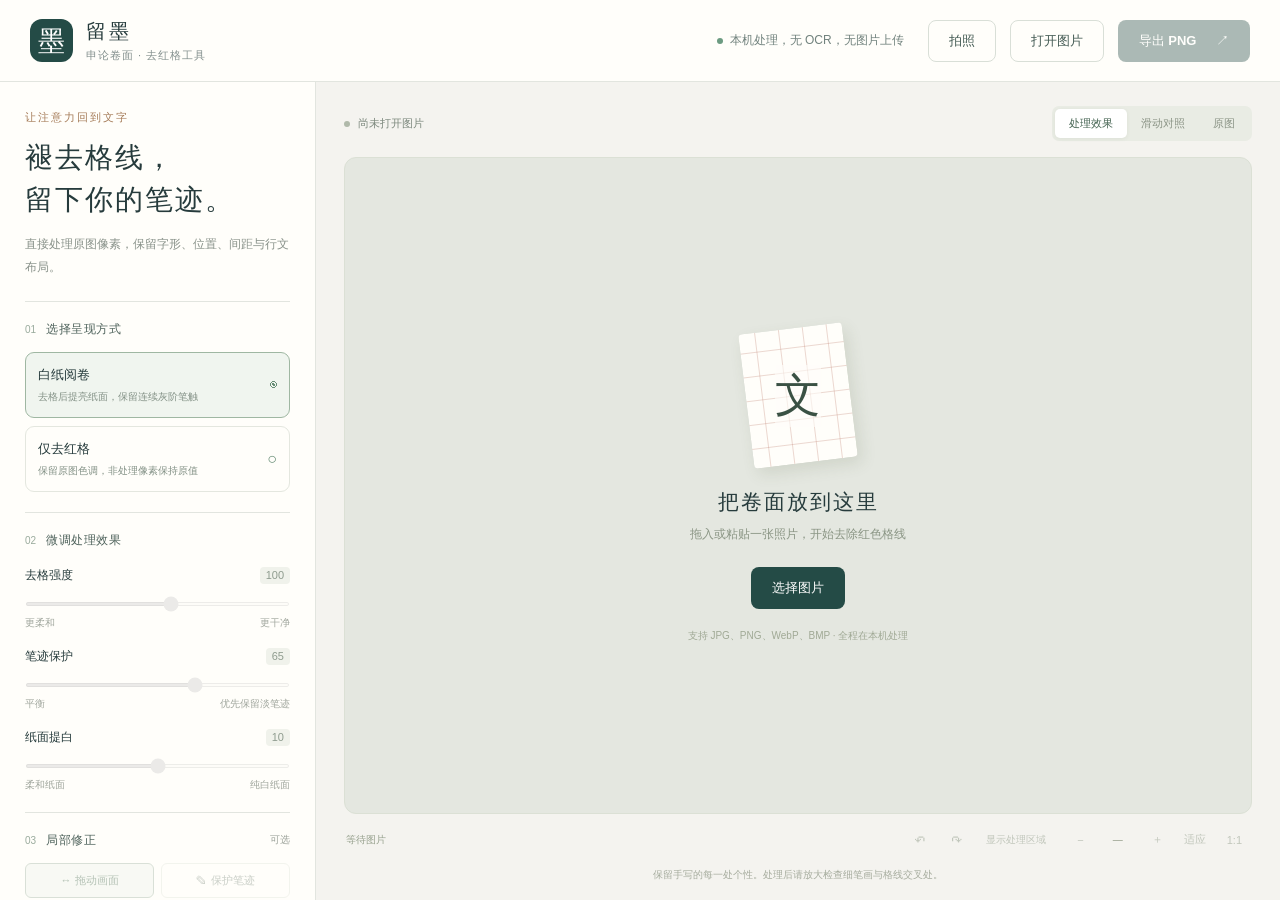
==== index.html @ 0cf4ae46 "Prepare public source and Android release" ====
<!doctype html>
<html lang="zh-CN">
<head>
  <meta charset="utf-8">
  <meta name="viewport" content="width=device-width, initial-scale=1">
  <meta http-equiv="Content-Security-Policy" content="default-src 'self' file: blob: data:; script-src 'self' file:; style-src 'self' file:; img-src 'self' file: blob: data:; worker-src 'self' file: blob:; connect-src 'none'; object-src 'none'; base-uri 'none'">
  <title>留墨 · 申论去红格</title>
  <link rel="stylesheet" href="styles.css">
  <script src="grid-core.js" defer></script>
  <script src="app.js" defer></script>
</head>
<body>
  <header class="topbar">
    <div class="brand"><span class="brand-mark">墨</span><div><strong>留墨</strong><span>申论卷面 · 去红格工具</span></div></div>
    <div class="privacy"><i></i>本机处理，无 OCR，无图片上传</div>
    <button id="cameraTop" class="button secondary" title="使用相机拍摄卷面">拍照</button>
    <button id="openTop" class="button secondary">打开图片</button>
    <button id="export" class="button primary" disabled>导出 PNG <span>↗</span></button>
  </header>
  <main>
    <aside class="sidebar">
      <div class="intro"><p class="eyebrow">让注意力回到文字</p><h1>褪去格线，<br>留下你的笔迹。</h1><p>直接处理原图像素，保留字形、位置、间距与行文布局。</p></div>
      <section>
        <h2>01 <span>选择呈现方式</span></h2>
        <label class="mode-card selected"><input type="radio" name="mode" value="white" checked><span><strong>白纸阅卷</strong><small>去格后提亮纸面，保留连续灰阶笔触</small></span><b>◉</b></label>
        <label class="mode-card"><input type="radio" name="mode" value="original"><span><strong>仅去红格</strong><small>保留原图色调，非处理像素保持原值</small></span><b>○</b></label>
      </section>
      <section class="controls">
        <h2>02 <span>微调处理效果</span></h2>
        <label class="range-label" for="strength">去格强度 <output id="strengthValue">100</output></label><input id="strength" type="range" min="50" max="140" value="100" disabled><div class="range-ends"><span>更柔和</span><span>更干净</span></div>
        <label class="range-label" for="protection">笔迹保护 <output id="protectionValue">65</output></label><input id="protection" type="range" min="0" max="100" value="65" disabled><div class="range-ends"><span>平衡</span><span>优先保留淡笔迹</span></div>
        <div id="whiteControls"><label class="range-label" for="whiten">纸面提白 <output id="whitenValue">10</output></label><input id="whiten" type="range" min="0" max="20" value="10" disabled><div class="range-ends"><span>柔和纸面</span><span>纯白纸面</span></div></div>
      </section>
      <section>
        <h2>03 <span>局部修正</span><em>可选</em></h2>
        <div class="tools"><button id="pan" class="tool active" data-tool="pan" disabled>↔ 拖动画面</button><button id="protect" class="tool" data-tool="protect" disabled>✎ 保护笔迹</button><button id="erase" class="tool" data-tool="erase" disabled>⌫ 清除残线</button><button id="undo" class="tool" disabled>↶ 撤销修正</button></div>
        <div class="brush-row"><label for="brush">笔刷 <output id="brushValue">14 px</output></label><input id="brush" type="range" min="2" max="80" value="14" disabled></div>
        <p class="hint">保护笔迹可恢复局部原图笔画；清除残线会擦去刷过区域，请避开文字。</p>
      </section>
      <details><summary>关于“保留原笔迹”</summary><p>程序没有文字识别、字体替换或生成式重绘。它只分离图像中的印刷格线与深色笔画。白纸模式额外调整纸色和明暗；如需尽量保持原始像素，请用“仅去红格”。</p><p>暗红线与淡笔画完全重叠时，单张照片不能保证无损分离。请放大检查，使用“保护笔迹”恢复有疑问的位置。红色手写内容也可能与格线相近，请手动保护。</p></details>
      <footer>原尺寸导出 · 不裁切、不拉伸、不自动排版</footer>
    </aside>
    <div class="workspace">
      <div class="viewer-top"><div class="file-meta"><span class="file-dot"></span><span id="filename">尚未打开图片</span><small id="dimensions"></small></div><div class="view-tabs"><button data-view="result" class="active">处理效果</button><button data-view="compare">滑动对照</button><button data-view="original">原图</button></div></div>
      <div class="canvas-area" id="stage">
        <div id="empty" class="empty-state"><div class="paper-icon"><span>文</span></div><h2>把卷面放到这里</h2><p>拖入或粘贴一张照片，开始去除红色格线</p><button id="openEmpty" class="button primary">选择图片</button><small>支持 JPG、PNG、WebP、BMP · 全程在本机处理</small></div>
        <canvas id="canvas" hidden aria-label="卷面图片预览"></canvas>
        <div id="compareLabels" class="compare-labels" hidden><span>原图</span><span>去格后</span></div>
        <div id="busy" class="busy" hidden><div class="spinner"></div><strong id="busyLabel">正在处理</strong><progress id="progress" max="100" value="0"></progress><span>不识别文字，只处理图像像素</span></div>
        <div id="dropOverlay" class="drop-overlay" hidden>松开，打开这张卷面</div>
      </div>
      <div id="compareControl" class="compare-control" hidden><span>原图</span><input id="split" type="range" min="0" max="100" value="50" aria-label="原图与效果分界"><span>去格后</span></div>
      <div class="viewer-bottom"><span id="status">等待图片</span><div class="zoom-controls"><button id="rotateLeft" title="向左旋转 90 度" aria-label="向左旋转 90 度" disabled>↶</button><button id="rotateRight" title="向右旋转 90 度" aria-label="向右旋转 90 度" disabled>↷</button><button id="maskToggle" disabled>显示处理区域</button><button id="zoomOut" title="缩小" disabled>−</button><span id="zoomLabel">—</span><button id="zoomIn" title="放大" disabled>＋</button><button id="fit" disabled>适应</button><button id="actual" disabled>1:1</button></div></div>
      <div class="notice">保留手写的每一处个性。处理后请放大检查细笔画与格线交叉处。</div>
    </div>
  </main>
  <input id="fileInput" type="file" accept="image/jpeg,image/png,image/webp,image/bmp" hidden>
  <input id="cameraFile" type="file" accept="image/*" capture="environment" hidden>
  <div id="toast" role="status" hidden></div>
</body>
</html>
---- styles.css ----
:root{font-family:'Microsoft YaHei','PingFang SC',sans-serif;color:#263b3c;background:#f4f3ef;font-synthesis:none;--ink:#244b46;--accent:#a96c45;--muted:#84908e;--line:#e2e5df}*{box-sizing:border-box}body{margin:0}button,input{font:inherit}button{cursor:pointer}button:disabled,input:disabled{opacity:.38;cursor:default}button{transition:background .15s,border-color .15s,transform .15s}button:focus-visible,input:focus-visible,summary:focus-visible{outline:3px solid #89b5a7;outline-offset:3px}[hidden]{display:none!important}.topbar{height:82px;display:flex;align-items:center;gap:14px;padding:0 30px;background:#fffefa;border-bottom:1px solid var(--line)}.brand{display:flex;align-items:center;gap:13px;margin-right:auto}.brand-mark{display:grid;place-items:center;width:43px;height:43px;color:white;background:var(--ink);border-radius:12px;font-family:serif;font-size:27px}.brand strong{display:block;font-size:20px;letter-spacing:3px;font-weight:650}.brand div>span{display:block;color:var(--muted);font-size:11px;letter-spacing:1px;margin-top:3px}.privacy{font-size:12px;color:#71827d;margin-right:10px}.privacy i{display:inline-block;width:6px;height:6px;background:#6c9b81;border-radius:50%;margin-right:7px}.button{border:1px solid transparent;border-radius:8px;padding:11px 20px;font-size:13px;font-weight:600}.primary{background:var(--ink);color:#fff}.primary:hover:not(:disabled){background:#32665c}.primary span{margin-left:16px}.secondary{background:transparent;border-color:#d9dfd7;color:#445b54}.secondary:hover{background:#eef2eb}main{display:grid;grid-template-columns:316px minmax(0,1fr);min-height:calc(100vh - 82px)}.sidebar{padding:28px 25px 18px;background:#fffefa;border-right:1px solid var(--line);overflow:auto}.eyebrow{font-size:11px;letter-spacing:2px;color:#a57b58;margin:0 0 12px}.intro h1{font-family:'Songti SC','SimSun',serif;font-weight:500;font-size:28px;line-height:1.5;letter-spacing:2px;margin:0 0 12px}.intro>p:last-child{font-size:12px;line-height:1.9;color:#89928a;margin-bottom:22px}section{border-top:1px solid var(--line);padding-top:19px;margin-top:20px}section h2{font-size:10px;color:#9aab9d;font-weight:500;display:flex;gap:10px;align-items:center;margin:0 0 14px}section h2 span{color:#4e625b;font-size:12px;letter-spacing:.5px}section h2 em{margin-left:auto;font-style:normal;color:#9aa098}.mode-card{display:flex;align-items:center;padding:13px 12px;border:1px solid #e4e7df;border-radius:9px;margin:8px 0;cursor:pointer;gap:8px}.mode-card.selected{background:#f0f5ef;border-color:#9fb7a2}.mode-card input{position:absolute;opacity:0}.mode-card strong{font-size:13px;font-weight:500;display:block}.mode-card small{font-size:10px;color:#849287;display:block;margin-top:6px}.mode-card b{margin-left:auto;color:#678d76;font-size:16px}.mode-card:focus-within{outline:2px solid #89b5a7}.range-label{font-size:12px;display:flex;justify-content:space-between;margin:18px 0 8px}.range-label output{font-size:11px;color:#8f9c8f;background:#f0f2eb;border-radius:4px;padding:2px 6px}input[type=range]{width:100%;height:4px;accent-color:#62826b;cursor:pointer;margin:5px 0}.range-ends{display:flex;justify-content:space-between;color:#a0a69d;font-size:10px;margin-top:5px}.tools{display:grid;grid-template-columns:1fr 1fr;gap:7px}.tool{border:1px solid #dfe4da;border-radius:6px;background:transparent;padding:9px 4px;color:#768578;font-size:11px}.tool.active{border-color:#9eb19f;background:#edf3eb;color:#42654c}.brush-row{display:flex;gap:12px;align-items:center;margin-top:16px}.brush-row label{white-space:nowrap;font-size:11px;color:#82907f}.brush-row output{font-size:10px;margin-left:7px}.hint{font-size:10px;color:#9ba193;line-height:1.7;margin:12px 0 0}details{font-size:11px;color:#879184;line-height:1.9;border-top:1px solid var(--line);margin-top:20px;padding-top:13px}summary{cursor:pointer;color:#77856f}details p{font-size:10px}.sidebar footer{font-size:9px;color:#a1a89d;text-align:center;padding-top:20px}.workspace{padding:24px 28px 12px;display:flex;flex-direction:column;min-width:0;min-height:700px}.viewer-top{display:flex;align-items:center;justify-content:space-between;gap:15px;margin-bottom:16px}.file-meta{display:flex;align-items:center;gap:8px;font-size:11px;min-width:0;color:#7b877c}.file-dot{width:6px;height:6px;flex-shrink:0;background:#b0b9aa;border-radius:50%}#filename{overflow:hidden;text-overflow:ellipsis;white-space:nowrap;max-width:280px}.file-meta small{font-size:10px;color:#9ca59a;white-space:nowrap}.view-tabs{display:flex;flex-shrink:0;padding:3px;background:#e9ece4;border-radius:7px}.view-tabs button{border:0;background:transparent;color:#8b9486;font-size:11px;border-radius:5px;padding:7px 14px}.view-tabs .active{background:white;color:#456452;box-shadow:0 1px 4px #283c2410}.canvas-area{position:relative;overflow:hidden;flex:1;min-height:460px;background:#e4e7e0;background-image:radial-gradient(#c3ccbf80 .7px,transparent .7px);background-size:14px 14px;border:1px solid #dbe0d5;border-radius:12px;touch-action:none}#canvas{width:100%;height:100%;position:absolute;inset:0;cursor:grab}#canvas.painting{cursor:crosshair}#canvas.dragging{cursor:grabbing}.empty-state{position:absolute;inset:0;display:flex;flex-direction:column;align-items:center;justify-content:center}.paper-icon{width:104px;height:135px;background:#fffefa;box-shadow:4px 7px 15px #4d5e3820;transform:rotate(-7deg);border-radius:4px;display:grid;place-items:center;margin-bottom:25px;background-image:linear-gradient(#c58b7c55 1px,transparent 1px),linear-gradient(90deg,#c58b7c55 1px,transparent 1px);background-size:24px 24px;background-position:16px 19px}.paper-icon span{font-family:'KaiTi','SimSun',serif;font-size:46px;color:#3a5144;transform:rotate(7deg);background:#fffefa99}.empty-state h2{font-size:21px;font-weight:500;letter-spacing:2px;margin:0 0 10px}.empty-state p{font-size:12px;color:#8a9584;margin:0 0 24px}.empty-state small{font-size:10px;color:#a0a995;margin-top:20px}.sample-link{border:0;background:transparent;color:#8c9f81;font-size:11px;margin-top:16px;padding:7px}.sample-link:hover{color:var(--ink)}.viewer-bottom{display:flex;align-items:center;justify-content:space-between;gap:12px;padding:12px 2px;font-size:10px;color:#96a08d}.zoom-controls{display:flex;align-items:center;gap:5px;flex-shrink:0}.zoom-controls button{background:transparent;border:0;border-radius:4px;color:#71816a;padding:5px 8px;font-size:11px}.zoom-controls button:hover:not(:disabled){background:#e6eadd}#zoomLabel{min-width:42px;text-align:center}#maskToggle{margin-right:10px;font-size:10px}#maskToggle.active{background:#f4e4cc;color:#a17238}.notice{text-align:center;color:#a6ac9e;font-size:10px;padding:3px 0 6px}.busy{position:absolute;inset:0;background:#f6f7f1eb;display:flex;flex-direction:column;justify-content:center;align-items:center;gap:16px;z-index:4}.busy strong{font-size:14px;font-weight:500}.busy span{font-size:11px;color:#93a08a}.busy progress{width:200px;height:5px;accent-color:#597e61}.spinner{width:30px;height:30px;border:2px solid #d5dfce;border-top-color:#527b5a;border-radius:50%;animation:spin .8s linear infinite}@keyframes spin{to{transform:rotate(360deg)}}.drop-overlay{position:absolute;inset:12px;border:2px dashed #6f946b;background:#f5fbefed;display:grid;place-items:center;border-radius:8px;font-size:20px;z-index:6;color:#50734c}.compare-control{display:flex;align-items:center;gap:16px;padding-top:14px;color:#8e9b86;font-size:10px}.compare-labels{position:absolute;top:16px;left:18px;right:18px;display:flex;justify-content:space-between;pointer-events:none}.compare-labels span{background:#ffffffd9;border:1px solid #dbe3d3;color:#6f8563;border-radius:5px;padding:5px 10px;font-size:10px}#toast{position:fixed;bottom:30px;left:50%;transform:translateX(-50%);background:#233f35f2;color:white;padding:13px 22px;border-radius:8px;max-width:min(90vw,650px);font-size:12px;z-index:10;box-shadow:0 6px 24px #0002}@media(min-height:900px){.workspace{height:calc(100vh - 82px)}.sidebar{max-height:calc(100vh - 82px)}}@media(max-width:1000px){.privacy{display:none}.sidebar{padding:24px 20px}main{grid-template-columns:286px minmax(0,1fr)}.workspace{padding:20px 16px}.viewer-top{flex-wrap:wrap}.view-tabs button{padding:7px 10px}#filename{max-width:200px}.viewer-bottom{align-items:flex-start;flex-direction:column;gap:6px}}@media(max-width:700px){.topbar{height:70px;padding:0 14px;gap:8px}.brand div>span{font-size:9px}.brand-mark{width:35px;height:35px;font-size:22px}.brand strong{font-size:17px}.button{padding:9px 12px}.topbar .secondary{display:none}main{display:flex;flex-direction:column}.workspace{order:-1;min-height:590px;height:76vh;padding:16px 12px 8px}.canvas-area{min-height:320px}.sidebar{border-right:0;padding:22px;max-height:none}.intro h1{font-size:24px}.intro h1 br{display:none}.mode-card{padding:14px}.viewer-bottom{flex-direction:row;align-items:center}#maskToggle{display:none}#status{max-width:140px;overflow:hidden;text-overflow:ellipsis;white-space:nowrap}.zoom-controls{gap:0}.zoom-controls button{padding:5px}.empty-state small{font-size:9px}.empty-state h2{font-size:18px}.empty-state p{font-size:11px}.file-meta small{font-size:9px}}
.topbar #cameraTop{display:inline-flex;align-items:center;white-space:nowrap}
#rotateLeft,#rotateRight{font-size:19px;line-height:1;min-width:32px;padding:4px}
@media(max-width:700px){.topbar #cameraTop{padding:8px 10px;font-size:12px}.topbar #openTop{display:none}}
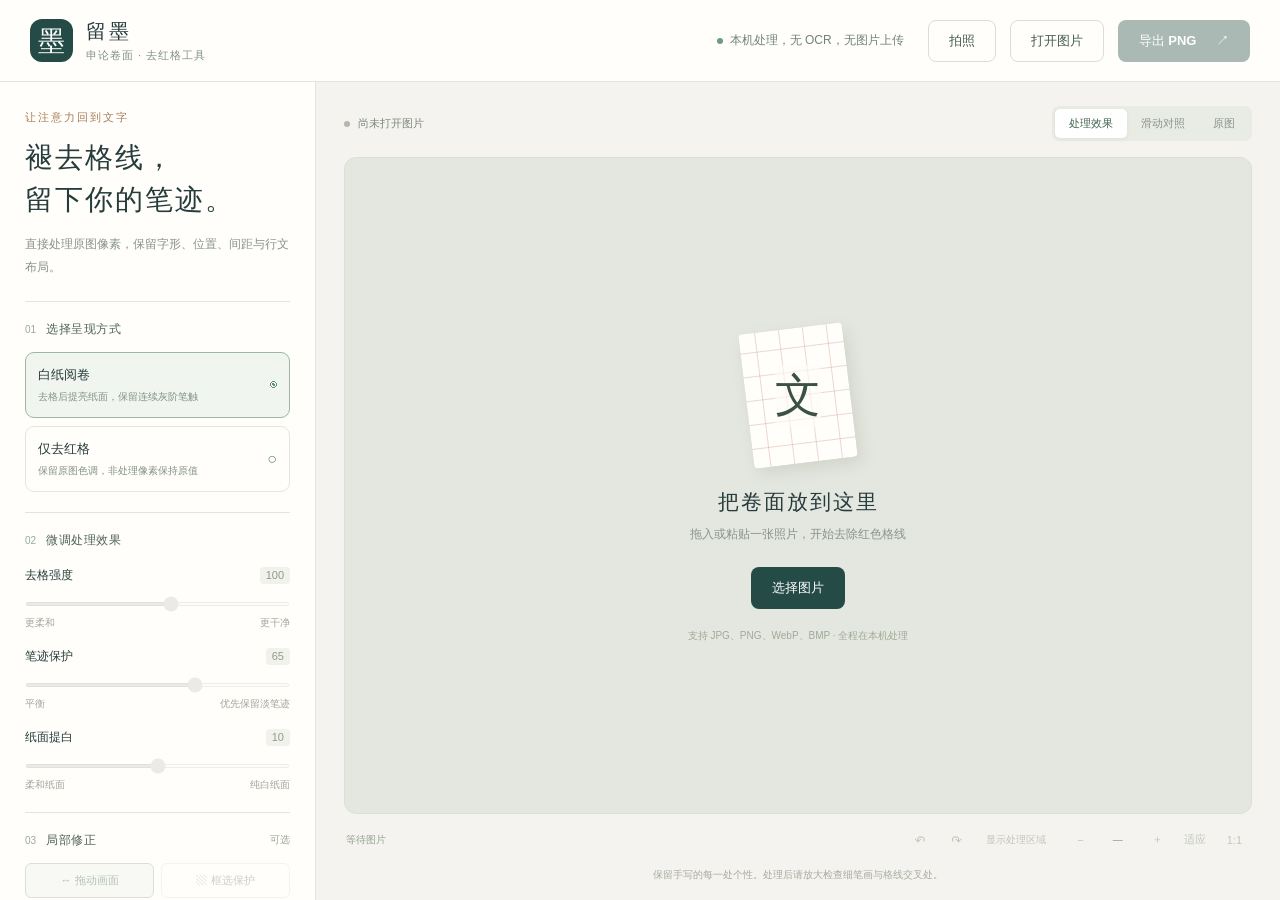
==== commit a164d992: "Replace correction brushes with rectangular selection" ====
--- a/index.html
+++ b/index.html
@@ -33,9 +33,8 @@
       </section>
       <section>
         <h2>03 <span>局部修正</span><em>可选</em></h2>
-        <div class="tools"><button id="pan" class="tool active" data-tool="pan" disabled>↔ 拖动画面</button><button id="protect" class="tool" data-tool="protect" disabled>✎ 保护笔迹</button><button id="erase" class="tool" data-tool="erase" disabled>⌫ 清除残线</button><button id="undo" class="tool" disabled>↶ 撤销修正</button></div>
-        <div class="brush-row"><label for="brush">笔刷 <output id="brushValue">14 px</output></label><input id="brush" type="range" min="2" max="80" value="14" disabled></div>
-        <p class="hint">保护笔迹可恢复局部原图笔画；清除残线会擦去刷过区域，请避开文字。</p>
+        <div class="tools"><button id="pan" class="tool active" data-tool="pan" disabled>↔ 拖动画面</button><button id="protect" class="tool" data-tool="protect" disabled>▧ 框选保护</button><button id="erase" class="tool" data-tool="erase" disabled>▧ 框选清除</button><button id="undo" class="tool" disabled>↶ 撤销修正</button></div>
+        <p class="hint">选择保护或清除后，在图片上按住并拖动框选矩形区域，松开后应用操作。清除会擦去选区内的内容，请避开文字。选区覆盖色仅用于预览，不会导出。</p>
       </section>
       <details><summary>关于“保留原笔迹”</summary><p>程序没有文字识别、字体替换或生成式重绘。它只分离图像中的印刷格线与深色笔画。白纸模式额外调整纸色和明暗；如需尽量保持原始像素，请用“仅去红格”。</p><p>暗红线与淡笔画完全重叠时，单张照片不能保证无损分离。请放大检查，使用“保护笔迹”恢复有疑问的位置。红色手写内容也可能与格线相近，请手动保护。</p></details>
       <footer>原尺寸导出 · 不裁切、不拉伸、不自动排版</footer>
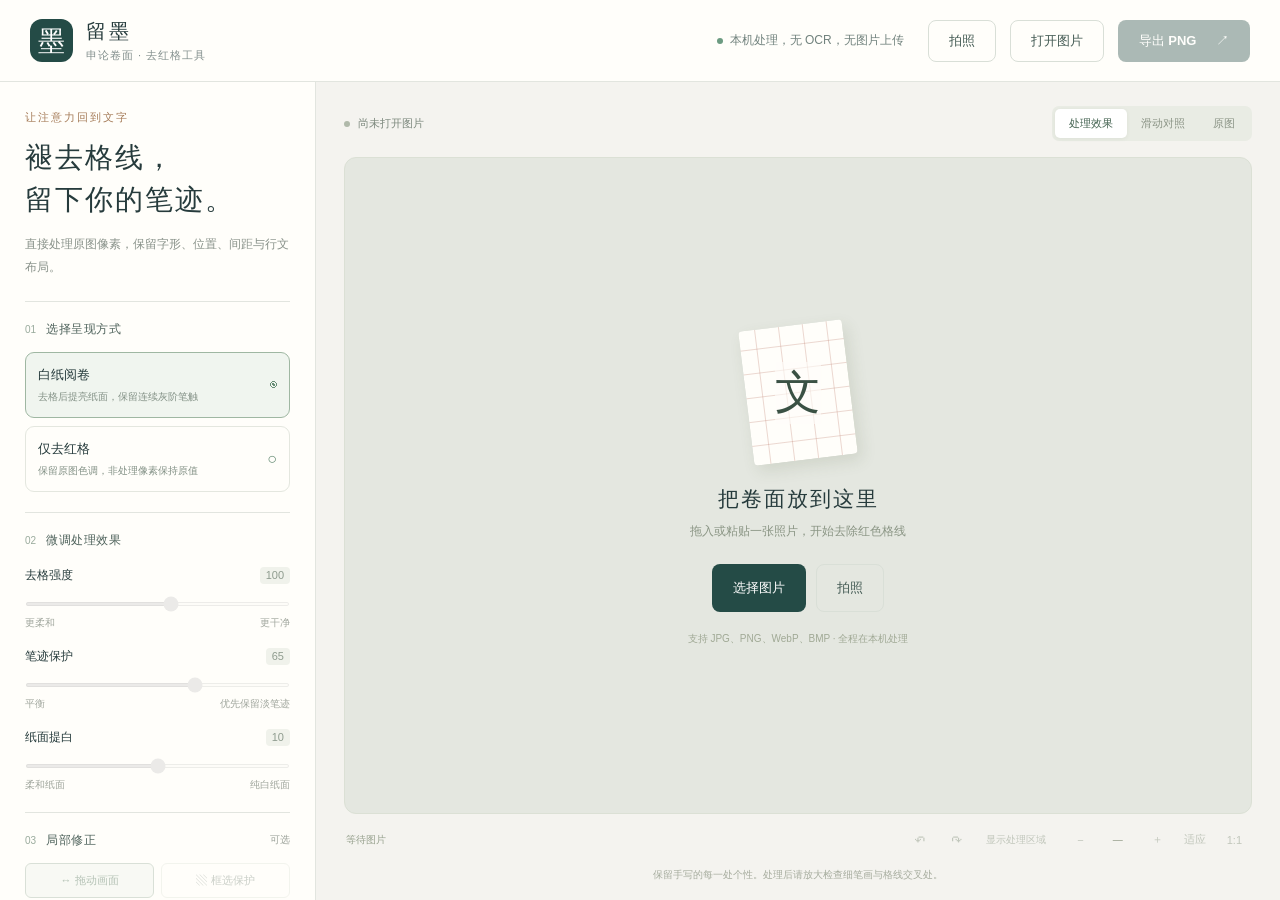
==== commit 747e37a6: "Respect Android system bars and group camera action" ====
--- a/index.html
+++ b/index.html
@@ -42,7 +42,7 @@
     <div class="workspace">
       <div class="viewer-top"><div class="file-meta"><span class="file-dot"></span><span id="filename">尚未打开图片</span><small id="dimensions"></small></div><div class="view-tabs"><button data-view="result" class="active">处理效果</button><button data-view="compare">滑动对照</button><button data-view="original">原图</button></div></div>
       <div class="canvas-area" id="stage">
-        <div id="empty" class="empty-state"><div class="paper-icon"><span>文</span></div><h2>把卷面放到这里</h2><p>拖入或粘贴一张照片，开始去除红色格线</p><button id="openEmpty" class="button primary">选择图片</button><small>支持 JPG、PNG、WebP、BMP · 全程在本机处理</small></div>
+        <div id="empty" class="empty-state"><div class="paper-icon"><span>文</span></div><h2>把卷面放到这里</h2><p>拖入或粘贴一张照片，开始去除红色格线</p><div class="empty-actions"><button id="openEmpty" class="button primary">选择图片</button><button id="cameraEmpty" class="button secondary">拍照</button></div><small>支持 JPG、PNG、WebP、BMP · 全程在本机处理</small></div>
         <canvas id="canvas" hidden aria-label="卷面图片预览"></canvas>
         <div id="compareLabels" class="compare-labels" hidden><span>原图</span><span>去格后</span></div>
         <div id="busy" class="busy" hidden><div class="spinner"></div><strong id="busyLabel">正在处理</strong><progress id="progress" max="100" value="0"></progress><span>不识别文字，只处理图像像素</span></div>
--- a/styles.css
+++ b/styles.css
@@ -2,3 +2,4 @@
 .topbar #cameraTop{display:inline-flex;align-items:center;white-space:nowrap}
 #rotateLeft,#rotateRight{font-size:19px;line-height:1;min-width:32px;padding:4px}
 @media(max-width:700px){.topbar #cameraTop{padding:8px 10px;font-size:12px}.topbar #openTop{display:none}}
+.empty-actions{display:flex;align-items:center;justify-content:center;gap:10px;flex-wrap:wrap}.empty-actions .button{min-height:48px}
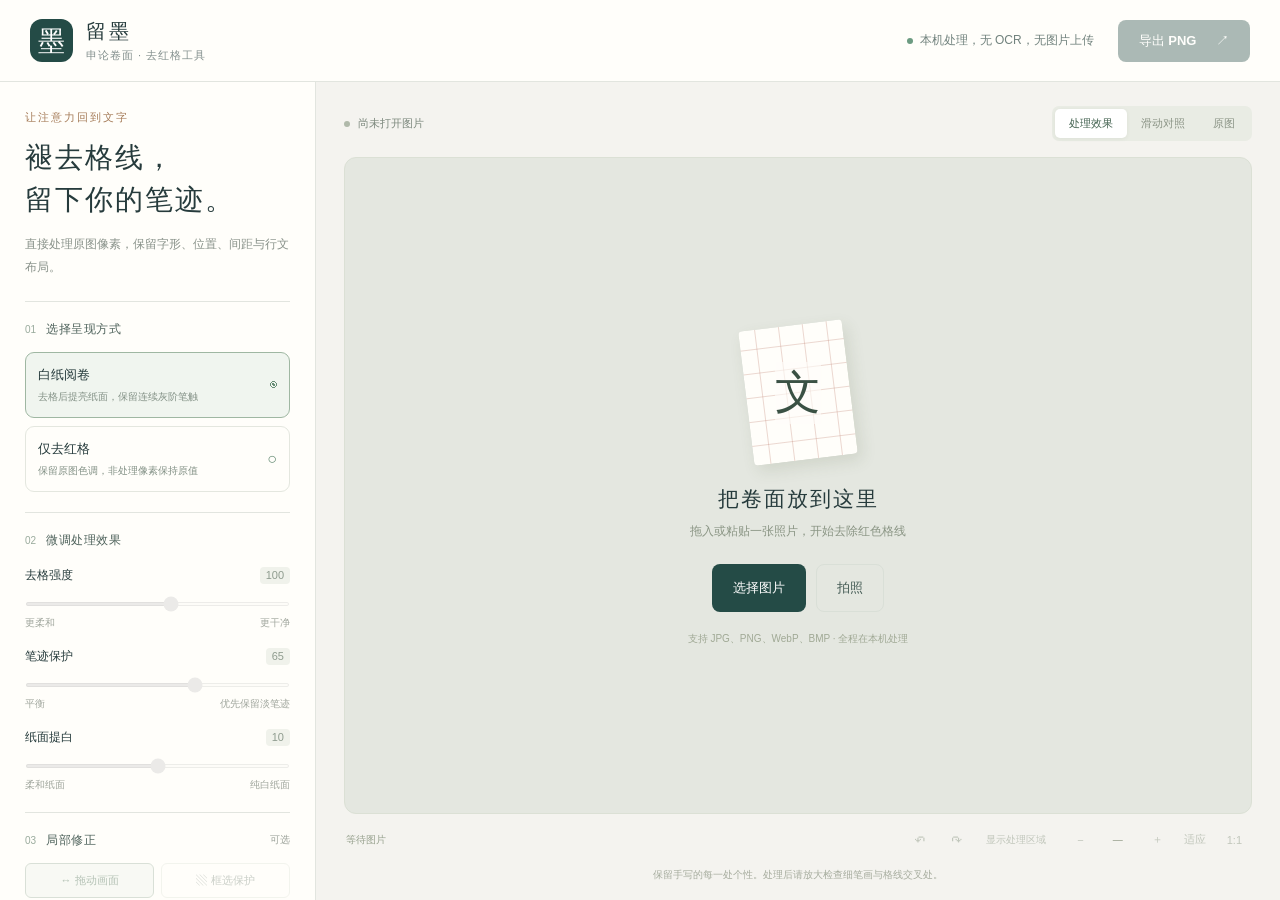
==== commit 65ee9892: "Move image actions out of top bar" ====
--- a/index.html
+++ b/index.html
@@ -13,8 +13,6 @@
   <header class="topbar">
     <div class="brand"><span class="brand-mark">墨</span><div><strong>留墨</strong><span>申论卷面 · 去红格工具</span></div></div>
     <div class="privacy"><i></i>本机处理，无 OCR，无图片上传</div>
-    <button id="cameraTop" class="button secondary" title="使用相机拍摄卷面">拍照</button>
-    <button id="openTop" class="button secondary">打开图片</button>
     <button id="export" class="button primary" disabled>导出 PNG <span>↗</span></button>
   </header>
   <main>
@@ -40,7 +38,7 @@
       <footer>原尺寸导出 · 不裁切、不拉伸、不自动排版</footer>
     </aside>
     <div class="workspace">
-      <div class="viewer-top"><div class="file-meta"><span class="file-dot"></span><span id="filename">尚未打开图片</span><small id="dimensions"></small></div><div class="view-tabs"><button data-view="result" class="active">处理效果</button><button data-view="compare">滑动对照</button><button data-view="original">原图</button></div></div>
+      <div class="viewer-top"><div class="file-meta"><span class="file-dot"></span><span id="filename">尚未打开图片</span><small id="dimensions"></small></div><div id="fileActions" class="file-actions" hidden><button id="openCurrent" class="button secondary">选择图片</button><button id="cameraCurrent" class="button secondary">拍照</button></div><div class="view-tabs"><button data-view="result" class="active">处理效果</button><button data-view="compare">滑动对照</button><button data-view="original">原图</button></div></div>
       <div class="canvas-area" id="stage">
         <div id="empty" class="empty-state"><div class="paper-icon"><span>文</span></div><h2>把卷面放到这里</h2><p>拖入或粘贴一张照片，开始去除红色格线</p><div class="empty-actions"><button id="openEmpty" class="button primary">选择图片</button><button id="cameraEmpty" class="button secondary">拍照</button></div><small>支持 JPG、PNG、WebP、BMP · 全程在本机处理</small></div>
         <canvas id="canvas" hidden aria-label="卷面图片预览"></canvas>
--- a/styles.css
+++ b/styles.css
@@ -1,5 +1,6 @@
 :root{font-family:'Microsoft YaHei','PingFang SC',sans-serif;color:#263b3c;background:#f4f3ef;font-synthesis:none;--ink:#244b46;--accent:#a96c45;--muted:#84908e;--line:#e2e5df}*{box-sizing:border-box}body{margin:0}button,input{font:inherit}button{cursor:pointer}button:disabled,input:disabled{opacity:.38;cursor:default}button{transition:background .15s,border-color .15s,transform .15s}button:focus-visible,input:focus-visible,summary:focus-visible{outline:3px solid #89b5a7;outline-offset:3px}[hidden]{display:none!important}.topbar{height:82px;display:flex;align-items:center;gap:14px;padding:0 30px;background:#fffefa;border-bottom:1px solid var(--line)}.brand{display:flex;align-items:center;gap:13px;margin-right:auto}.brand-mark{display:grid;place-items:center;width:43px;height:43px;color:white;background:var(--ink);border-radius:12px;font-family:serif;font-size:27px}.brand strong{display:block;font-size:20px;letter-spacing:3px;font-weight:650}.brand div>span{display:block;color:var(--muted);font-size:11px;letter-spacing:1px;margin-top:3px}.privacy{font-size:12px;color:#71827d;margin-right:10px}.privacy i{display:inline-block;width:6px;height:6px;background:#6c9b81;border-radius:50%;margin-right:7px}.button{border:1px solid transparent;border-radius:8px;padding:11px 20px;font-size:13px;font-weight:600}.primary{background:var(--ink);color:#fff}.primary:hover:not(:disabled){background:#32665c}.primary span{margin-left:16px}.secondary{background:transparent;border-color:#d9dfd7;color:#445b54}.secondary:hover{background:#eef2eb}main{display:grid;grid-template-columns:316px minmax(0,1fr);min-height:calc(100vh - 82px)}.sidebar{padding:28px 25px 18px;background:#fffefa;border-right:1px solid var(--line);overflow:auto}.eyebrow{font-size:11px;letter-spacing:2px;color:#a57b58;margin:0 0 12px}.intro h1{font-family:'Songti SC','SimSun',serif;font-weight:500;font-size:28px;line-height:1.5;letter-spacing:2px;margin:0 0 12px}.intro>p:last-child{font-size:12px;line-height:1.9;color:#89928a;margin-bottom:22px}section{border-top:1px solid var(--line);padding-top:19px;margin-top:20px}section h2{font-size:10px;color:#9aab9d;font-weight:500;display:flex;gap:10px;align-items:center;margin:0 0 14px}section h2 span{color:#4e625b;font-size:12px;letter-spacing:.5px}section h2 em{margin-left:auto;font-style:normal;color:#9aa098}.mode-card{display:flex;align-items:center;padding:13px 12px;border:1px solid #e4e7df;border-radius:9px;margin:8px 0;cursor:pointer;gap:8px}.mode-card.selected{background:#f0f5ef;border-color:#9fb7a2}.mode-card input{position:absolute;opacity:0}.mode-card strong{font-size:13px;font-weight:500;display:block}.mode-card small{font-size:10px;color:#849287;display:block;margin-top:6px}.mode-card b{margin-left:auto;color:#678d76;font-size:16px}.mode-card:focus-within{outline:2px solid #89b5a7}.range-label{font-size:12px;display:flex;justify-content:space-between;margin:18px 0 8px}.range-label output{font-size:11px;color:#8f9c8f;background:#f0f2eb;border-radius:4px;padding:2px 6px}input[type=range]{width:100%;height:4px;accent-color:#62826b;cursor:pointer;margin:5px 0}.range-ends{display:flex;justify-content:space-between;color:#a0a69d;font-size:10px;margin-top:5px}.tools{display:grid;grid-template-columns:1fr 1fr;gap:7px}.tool{border:1px solid #dfe4da;border-radius:6px;background:transparent;padding:9px 4px;color:#768578;font-size:11px}.tool.active{border-color:#9eb19f;background:#edf3eb;color:#42654c}.brush-row{display:flex;gap:12px;align-items:center;margin-top:16px}.brush-row label{white-space:nowrap;font-size:11px;color:#82907f}.brush-row output{font-size:10px;margin-left:7px}.hint{font-size:10px;color:#9ba193;line-height:1.7;margin:12px 0 0}details{font-size:11px;color:#879184;line-height:1.9;border-top:1px solid var(--line);margin-top:20px;padding-top:13px}summary{cursor:pointer;color:#77856f}details p{font-size:10px}.sidebar footer{font-size:9px;color:#a1a89d;text-align:center;padding-top:20px}.workspace{padding:24px 28px 12px;display:flex;flex-direction:column;min-width:0;min-height:700px}.viewer-top{display:flex;align-items:center;justify-content:space-between;gap:15px;margin-bottom:16px}.file-meta{display:flex;align-items:center;gap:8px;font-size:11px;min-width:0;color:#7b877c}.file-dot{width:6px;height:6px;flex-shrink:0;background:#b0b9aa;border-radius:50%}#filename{overflow:hidden;text-overflow:ellipsis;white-space:nowrap;max-width:280px}.file-meta small{font-size:10px;color:#9ca59a;white-space:nowrap}.view-tabs{display:flex;flex-shrink:0;padding:3px;background:#e9ece4;border-radius:7px}.view-tabs button{border:0;background:transparent;color:#8b9486;font-size:11px;border-radius:5px;padding:7px 14px}.view-tabs .active{background:white;color:#456452;box-shadow:0 1px 4px #283c2410}.canvas-area{position:relative;overflow:hidden;flex:1;min-height:460px;background:#e4e7e0;background-image:radial-gradient(#c3ccbf80 .7px,transparent .7px);background-size:14px 14px;border:1px solid #dbe0d5;border-radius:12px;touch-action:none}#canvas{width:100%;height:100%;position:absolute;inset:0;cursor:grab}#canvas.painting{cursor:crosshair}#canvas.dragging{cursor:grabbing}.empty-state{position:absolute;inset:0;display:flex;flex-direction:column;align-items:center;justify-content:center}.paper-icon{width:104px;height:135px;background:#fffefa;box-shadow:4px 7px 15px #4d5e3820;transform:rotate(-7deg);border-radius:4px;display:grid;place-items:center;margin-bottom:25px;background-image:linear-gradient(#c58b7c55 1px,transparent 1px),linear-gradient(90deg,#c58b7c55 1px,transparent 1px);background-size:24px 24px;background-position:16px 19px}.paper-icon span{font-family:'KaiTi','SimSun',serif;font-size:46px;color:#3a5144;transform:rotate(7deg);background:#fffefa99}.empty-state h2{font-size:21px;font-weight:500;letter-spacing:2px;margin:0 0 10px}.empty-state p{font-size:12px;color:#8a9584;margin:0 0 24px}.empty-state small{font-size:10px;color:#a0a995;margin-top:20px}.sample-link{border:0;background:transparent;color:#8c9f81;font-size:11px;margin-top:16px;padding:7px}.sample-link:hover{color:var(--ink)}.viewer-bottom{display:flex;align-items:center;justify-content:space-between;gap:12px;padding:12px 2px;font-size:10px;color:#96a08d}.zoom-controls{display:flex;align-items:center;gap:5px;flex-shrink:0}.zoom-controls button{background:transparent;border:0;border-radius:4px;color:#71816a;padding:5px 8px;font-size:11px}.zoom-controls button:hover:not(:disabled){background:#e6eadd}#zoomLabel{min-width:42px;text-align:center}#maskToggle{margin-right:10px;font-size:10px}#maskToggle.active{background:#f4e4cc;color:#a17238}.notice{text-align:center;color:#a6ac9e;font-size:10px;padding:3px 0 6px}.busy{position:absolute;inset:0;background:#f6f7f1eb;display:flex;flex-direction:column;justify-content:center;align-items:center;gap:16px;z-index:4}.busy strong{font-size:14px;font-weight:500}.busy span{font-size:11px;color:#93a08a}.busy progress{width:200px;height:5px;accent-color:#597e61}.spinner{width:30px;height:30px;border:2px solid #d5dfce;border-top-color:#527b5a;border-radius:50%;animation:spin .8s linear infinite}@keyframes spin{to{transform:rotate(360deg)}}.drop-overlay{position:absolute;inset:12px;border:2px dashed #6f946b;background:#f5fbefed;display:grid;place-items:center;border-radius:8px;font-size:20px;z-index:6;color:#50734c}.compare-control{display:flex;align-items:center;gap:16px;padding-top:14px;color:#8e9b86;font-size:10px}.compare-labels{position:absolute;top:16px;left:18px;right:18px;display:flex;justify-content:space-between;pointer-events:none}.compare-labels span{background:#ffffffd9;border:1px solid #dbe3d3;color:#6f8563;border-radius:5px;padding:5px 10px;font-size:10px}#toast{position:fixed;bottom:30px;left:50%;transform:translateX(-50%);background:#233f35f2;color:white;padding:13px 22px;border-radius:8px;max-width:min(90vw,650px);font-size:12px;z-index:10;box-shadow:0 6px 24px #0002}@media(min-height:900px){.workspace{height:calc(100vh - 82px)}.sidebar{max-height:calc(100vh - 82px)}}@media(max-width:1000px){.privacy{display:none}.sidebar{padding:24px 20px}main{grid-template-columns:286px minmax(0,1fr)}.workspace{padding:20px 16px}.viewer-top{flex-wrap:wrap}.view-tabs button{padding:7px 10px}#filename{max-width:200px}.viewer-bottom{align-items:flex-start;flex-direction:column;gap:6px}}@media(max-width:700px){.topbar{height:70px;padding:0 14px;gap:8px}.brand div>span{font-size:9px}.brand-mark{width:35px;height:35px;font-size:22px}.brand strong{font-size:17px}.button{padding:9px 12px}.topbar .secondary{display:none}main{display:flex;flex-direction:column}.workspace{order:-1;min-height:590px;height:76vh;padding:16px 12px 8px}.canvas-area{min-height:320px}.sidebar{border-right:0;padding:22px;max-height:none}.intro h1{font-size:24px}.intro h1 br{display:none}.mode-card{padding:14px}.viewer-bottom{flex-direction:row;align-items:center}#maskToggle{display:none}#status{max-width:140px;overflow:hidden;text-overflow:ellipsis;white-space:nowrap}.zoom-controls{gap:0}.zoom-controls button{padding:5px}.empty-state small{font-size:9px}.empty-state h2{font-size:18px}.empty-state p{font-size:11px}.file-meta small{font-size:9px}}
 .topbar #cameraTop{display:inline-flex;align-items:center;white-space:nowrap}
 #rotateLeft,#rotateRight{font-size:19px;line-height:1;min-width:32px;padding:4px}
-@media(max-width:700px){.topbar #cameraTop{padding:8px 10px;font-size:12px}.topbar #openTop{display:none}}
 .empty-actions{display:flex;align-items:center;justify-content:center;gap:10px;flex-wrap:wrap}.empty-actions .button{min-height:48px}
+.file-actions{display:flex;align-items:center;gap:6px}.file-actions .button{padding:8px 10px;font-size:11px;white-space:nowrap}
+@media(max-width:700px){.file-actions{order:3;width:100%;justify-content:flex-end}.file-actions .button{min-height:40px}.viewer-top{row-gap:10px}}
